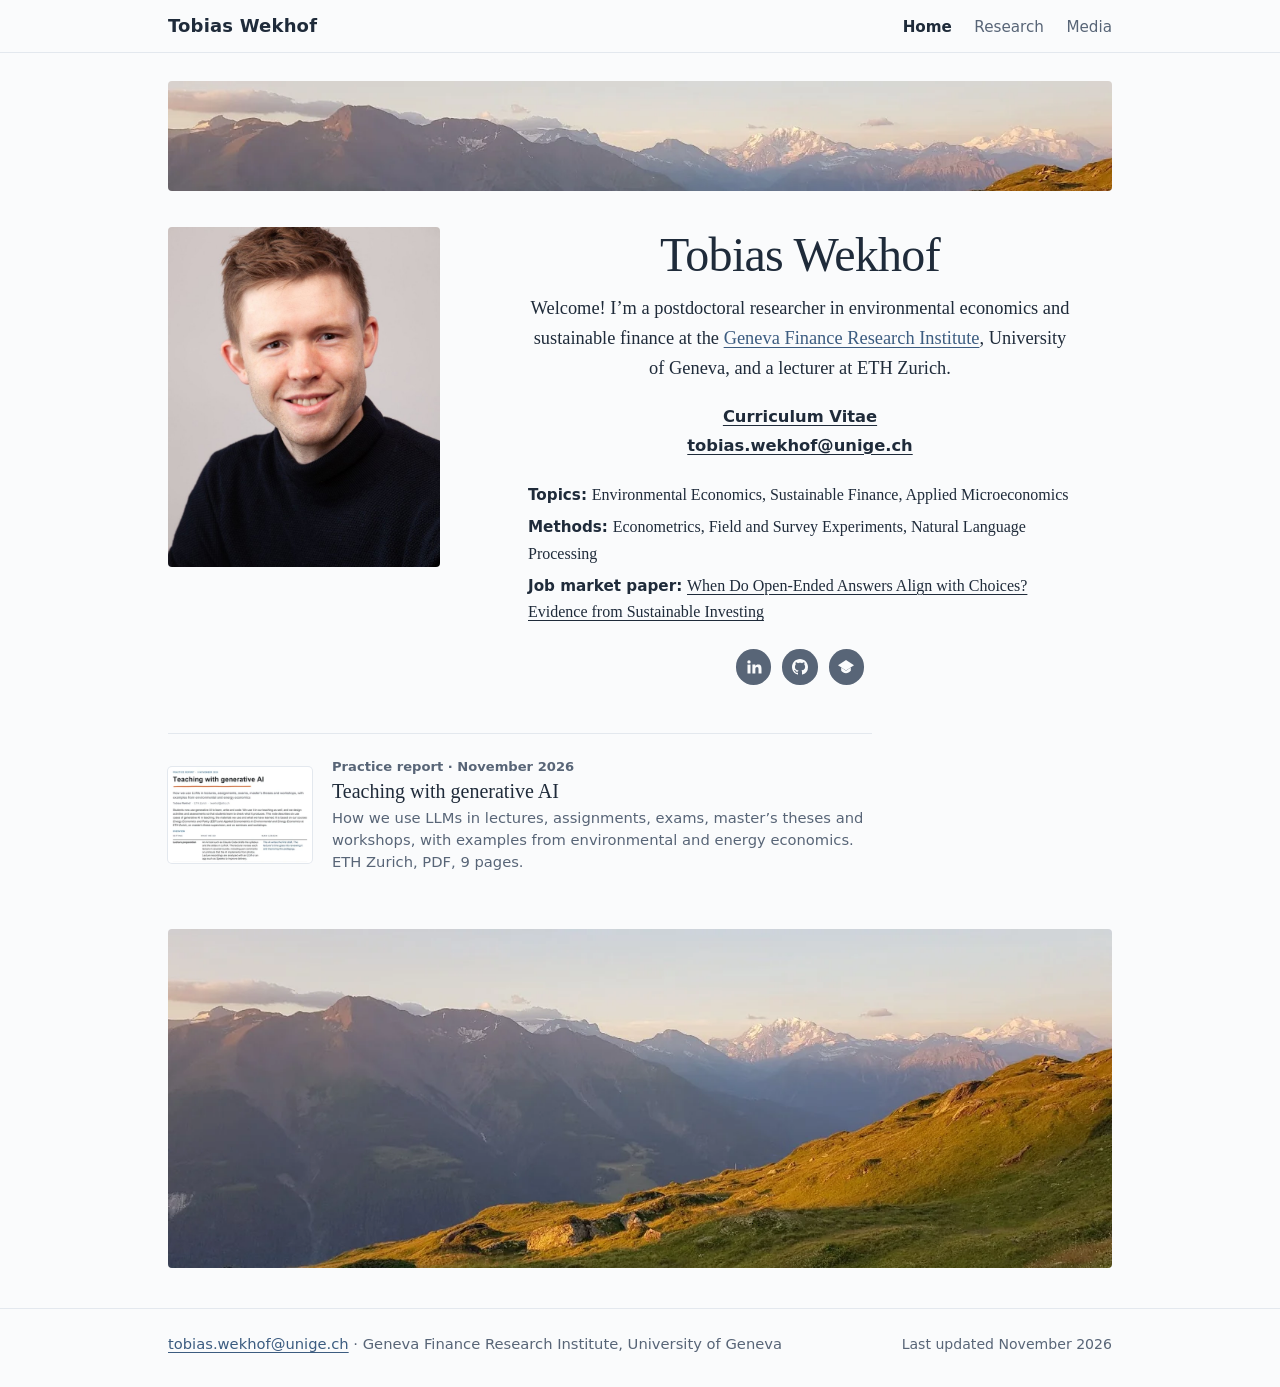
==== index.html @ 19274d6d "Add the new personal website (Home, Research, Media) Plain HTML and CSS served from this branch next" ====
<!doctype html>
<html lang="en">
<head>
  <meta charset="utf-8">
  <meta name="viewport" content="width=device-width, initial-scale=1">
  <title>Tobias Wekhof, economist</title>
  <meta name="description" content="Tobias Wekhof is an economist at the Geneva Finance Research Institute, University of Geneva, working on energy and environmental economics, sustainable finance and financial literacy.">
  <link rel="canonical" href="https://www.tobiaswekhof.com/">
  <meta property="og:type" content="website">
  <meta property="og:title" content="Tobias Wekhof, economist">
  <meta property="og:description" content="Energy and environmental economics, sustainable finance and financial literacy. Postdoctoral researcher at the University of Geneva and lecturer at ETH Zurich.">
  <meta property="og:url" content="https://www.tobiaswekhof.com/">
  <meta property="og:image" content="https://www.tobiaswekhof.com/files/photo.jpg">
  <link rel="icon" href="data:image/svg+xml,%3Csvg xmlns='http://www.w3.org/2000/svg' viewBox='0 0 64 64'%3E%3Crect width='64' height='64' rx='14' fill='%234b6a8c'/%3E%3Cpath d='M6 50 L22 26 L30 36 L40 20 L58 50 Z' fill='%23f3ddd0'/%3E%3C/svg%3E">
  <link rel="stylesheet" href="style.css">
  <script type="application/ld+json">
  {
    "@context": "https://schema.org",
    "@type": "Person",
    "name": "Tobias Wekhof",
    "jobTitle": "Postdoctoral Researcher",
    "affiliation": {"@type": "Organization", "name": "Geneva Finance Research Institute, University of Geneva"},
    "alumniOf": {"@type": "CollegeOrUniversity", "name": "ETH Zurich"},
    "email": "mailto:tobias.wekhof@unige.ch",
    "url": "https://www.tobiaswekhof.com/",
    "image": "https://www.tobiaswekhof.com/files/photo.jpg",
    "sameAs": ["https://scholar.google.com/citations?user=Ic3giwcAAAAJ", "https://github.com/twekhof", "https://www.linkedin.com/in/tobiaswekhof/"]
  }
  </script>
</head>
<body>
  <a class="skip" href="#main">Skip to content</a>

  <header class="nav">
    <div class="wrap nav-inner">
      <a class="brand" href="./">Tobias Wekhof</a>
      <nav aria-label="Main">
        <ul>
          <li><a href="./" aria-current="page">Home</a></li>
          <li><a href="research.html">Research</a></li>
          <li><a href="media.html">Media</a></li>
        </ul>
      </nav>
    </div>
  </header>

  <main id="main">
    <div class="wrap banner">
      <img src="files/panorama.webp" alt="Alpine panorama at sunset" width="1280" height="149">
    </div>

    <section class="welcome wrap" aria-label="About">
      <img class="portrait" src="files/portrait.jpg" alt="Portrait of Tobias Wekhof" width="720" height="900">
      <div class="welcome-text">
        <h1>Tobias Wekhof</h1>
        <p class="hello">Welcome! I’m a postdoctoral researcher in environmental economics and sustainable finance at the <a href="https://www.unige.ch/gfri/">Geneva Finance Research Institute</a>, University of Geneva, and a lecturer at ETH Zurich.</p>
        <p class="key-link"><a href="files/CV_Wekhof.pdf" target="_blank" rel="noopener">Curriculum Vitae</a></p>
        <p class="key-link"><a href="mailto:tobias.wekhof@unige.ch">tobias.wekhof@unige.ch</a></p>
        <dl class="facts">
          <div><dt>Topics</dt><dd>Environmental Economics, Sustainable Finance, Applied Microeconomics</dd></div>
          <div><dt>Methods</dt><dd>Econometrics, Field and Survey Experiments, Natural Language Processing</dd></div>
          <div><dt>Job market paper</dt><dd><a href="files/Wekhof_JMP.pdf" target="_blank" rel="noopener">When Do Open-Ended Answers Align with Choices? Evidence from Sustainable Investing</a></dd></div>
        </dl>
        <ul class="social" aria-label="Profiles">
          <li><a href="https://www.linkedin.com/in/tobiaswekhof/" aria-label="LinkedIn" title="LinkedIn"><svg viewBox="0 0 16 16" aria-hidden="true"><rect x="1.5" y="5.6" width="3" height="8.9"/><circle cx="3" cy="2.9" r="1.7"/><path d="M6.4 5.6h2.9v1.25c.42-.78 1.42-1.45 2.85-1.45 2.97 0 3.35 1.95 3.35 4.4v4.7h-3V10.4c0-1.06-.03-2.38-1.47-2.38-1.47 0-1.68 1.13-1.68 2.3v4.18h-2.95z"/></svg></a></li>
          <li><a href="https://github.com/twekhof" aria-label="GitHub" title="GitHub"><svg viewBox="0 0 16 16" aria-hidden="true"><path d="M8 0C3.58 0 0 3.58 0 8c0 3.54 2.29 6.53 5.47 7.59.4.07.55-.17.55-.38 0-.19-.01-.82-.01-1.49-2.01.37-2.53-.49-2.69-.94-.09-.23-.48-.94-.82-1.13-.28-.15-.68-.52-.01-.53.63-.01 1.08.58 1.23.82.72 1.21 1.87.87 2.33.66.07-.52.28-.87.51-1.07-1.78-.2-3.64-.89-3.64-3.95 0-.87.31-1.59.82-2.15-.08-.2-.36-1.02.08-2.12 0 0 .67-.21 2.2.82.64-.18 1.32-.27 2-.27.68 0 1.36.09 2 .27 1.53-1.04 2.2-.82 2.2-.82.44 1.1.16 1.92.08 2.12.51.56.82 1.27.82 2.15 0 3.07-1.87 3.75-3.65 3.95.29.25.54.73.54 1.48 0 1.07-.01 1.93-.01 2.2 0 .21.15.46.55.38A8.01 8.01 0 0 0 16 8c0-4.42-3.58-8-8-8z"/></svg></a></li>
          <li><a href="https://scholar.google.com/citations?user=Ic3giwcAAAAJ" aria-label="Google Scholar" title="Google Scholar"><svg viewBox="0 0 16 16" aria-hidden="true"><path d="M8 1 0 6.2l8 5.2 8-5.2z"/><path d="M3.2 8.6v3.1C4.5 13.2 6.2 14.2 8 14.2s3.5-1 4.8-2.5V8.6L8 11.7z"/></svg></a></li>
        </ul>
      </div>
    </section>

    <section class="wrap also" aria-label="Also">
      <a class="feature" href="files/Wekhof_Teaching_with_GenAI.pdf" target="_blank" rel="noopener">
        <img src="files/media/teaching-with-genai.webp" alt="" width="360" height="240" loading="lazy">
        <span class="feature-text">
          <span class="feature-label">Practice report · November 2026</span>
          <span class="feature-title">Teaching with generative AI</span>
          <span class="feature-desc">How we use LLMs in lectures, assignments, exams, master’s theses and workshops, with examples from environmental and energy economics. ETH Zurich, PDF, 9 pages.</span>
        </span>
      </a>
    </section>
  </main>

  <div class="wrap scenery">
    <img src="files/mountains.webp" alt="" width="1280" height="460" loading="lazy">
  </div>

  <footer class="footer">
    <div class="wrap footer-inner">
      <p><a href="mailto:tobias.wekhof@unige.ch">tobias.wekhof@unige.ch</a> · Geneva Finance Research Institute, University of Geneva</p>
      <p class="updated">Last updated November 2026</p>
    </div>
  </footer>
</body>
</html>
---- style.css ----
/* Tobias Wekhof: personal academic site.
   "Alpine dusk": colours taken from the banner photo; one colour per research area.
   Fonts are system fonts (Sitka on Windows, Iowan/Charter on Apple), so the page makes no third-party requests. */

:root {
  --ink: #1f2b3a;          /* valley shadow: text */
  --muted: #586577;        /* secondary text */
  --snow: #fafbfc;         /* page background */
  --mist: #e3e8ee;         /* quiet lines */
  --sky: #f6e8df;          /* banner sky: highlight background */
  --link: #3c5c80;         /* ridge slate, darker for text contrast */
  --fin: #a8862a;          /* meadow gold: sustainable finance */
  --energy: #4b6a8c;       /* ridge slate: energy and environment */
  --text-ai: #8e6a8e;      /* alpenglow: AI and text as data */
  --fin-strong: #86691d;     /* darker shades for the filled area labels (white text, contrast above 5:1) */
  --energy-strong: #3d5a7b;
  --text-ai-strong: #7d4f86;

  --serif: "Sitka Text", "Iowan Old Style", Charter, "Bitstream Charter", "Palatino Linotype", Georgia, serif;
  --display: "Sitka Banner", "Sitka Heading", "Iowan Old Style", Charter, "Palatino Linotype", Georgia, serif;   /* very large sizes only */
  --heading: "Sitka Heading", "Iowan Old Style", Charter, "Palatino Linotype", Georgia, serif;                  /* section headings */
  --subhead: "Sitka Subheading", "Iowan Old Style", Charter, "Palatino Linotype", Georgia, serif;               /* 18–24 px titles */
  --sans: "Segoe UI Variable Text", "Segoe UI", system-ui, -apple-system, "Helvetica Neue", Arial, sans-serif;
  color-scheme: light dark;
}

@media (prefers-color-scheme: dark) {
  :root {
    --ink: #e8ecf1;
    --muted: #a7b2bf;
    --snow: #151d27;
    --mist: #2a3542;
    --sky: #2a2730;
    --link: #a9c3de;
    --fin: #d4b45c;
    --energy: #8fb0d3;
    --text-ai: #c49dc4;
  }
}

* { box-sizing: border-box; }
html { scroll-padding-top: 4rem; }
@media (prefers-reduced-motion: no-preference) { html { scroll-behavior: smooth; } }

body {
  margin: 0;
  background: var(--snow);
  color: var(--ink);
  font: 1.125rem/1.65 var(--serif);
  -webkit-font-smoothing: antialiased;
  text-rendering: optimizeLegibility;
}

.wrap { max-width: 62rem; margin: 0 auto; padding: 0 1.5rem; }

a { color: var(--link); text-decoration-thickness: 1px; text-underline-offset: 0.18em; }
a:hover { text-decoration-thickness: 2px; }
:focus-visible { outline: 2px solid var(--link); outline-offset: 3px; border-radius: 3px; }

.skip { position: absolute; left: -999px; top: 0.5rem; background: var(--snow); padding: 0.5rem 0.75rem; z-index: 20; font-family: var(--sans); }
.skip:focus { left: 0.5rem; }

/* Navigation */
.nav {
  position: sticky; top: 0; z-index: 10;
  background: color-mix(in srgb, var(--snow) 90%, transparent);
  backdrop-filter: saturate(1.3) blur(10px);
  border-bottom: 1px solid var(--mist);
  font-family: var(--sans);
}
.nav-inner { display: flex; align-items: center; justify-content: space-between; gap: 1rem; min-height: 3.25rem; }
.brand { color: var(--ink); text-decoration: none; font-weight: 600; letter-spacing: 0.01em; }
.nav ul { display: flex; gap: 1.4rem; margin: 0; padding: 0; list-style: none; }
.nav ul a { color: var(--muted); text-decoration: none; font-size: 0.95rem; }
.nav ul a:hover { color: var(--ink); }
.nav ul a[aria-current="page"] { color: var(--ink); font-weight: 600; }

/* Mountains, as on the old Google Site: the thin panorama strip at the top of every page,
   the larger view of the same valley at the bottom, both within the page width */
.banner { margin-top: 1.75rem; }
.banner img { display: block; width: 100%; height: auto; border-radius: 4px; }
.scenery { margin-top: 3.5rem; }
.scenery img { display: block; width: 100%; height: auto; aspect-ratio: 1280 / 460; border-radius: 4px; background: var(--mist); }

h1 {
  font: 400 clamp(2.6rem, 5.2vw, 4rem)/1.02 var(--display);
  letter-spacing: -0.015em; margin: 0 0 0.6rem;
}

/* Home, as on the old Google Site: the photo on the left, a short centred welcome on the right */
.welcome { display: grid; grid-template-columns: 17rem minmax(0, 1fr); gap: 0 3rem; align-items: start; margin-top: 2.25rem; }
.portrait { display: block; width: 17rem; height: auto; aspect-ratio: 4 / 5; object-fit: cover; border-radius: 4px; background: var(--mist); }
.welcome-text { text-align: center; padding-top: 0.25rem; }
.welcome-text h1 { font-size: clamp(2.2rem, 4vw, 3rem); margin: 0; }
.hello { max-width: 34rem; margin: 0.8rem auto 1.3rem; font-size: 1.15rem; }
.key-link { margin: 0.3rem 0; font: 600 1.02rem/1.5 var(--sans); }
.key-link a { color: var(--ink); }
.key-link a:hover { color: var(--link); }
.facts { max-width: 34rem; margin: 1.5rem auto 0; text-align: left; font-size: 1rem; }
.facts > div { margin: 0.35rem 0; }
.facts dt { display: inline; font: 600 0.95rem/1.5 var(--sans); }
.facts dt::after { content: ":"; }
.facts dd { display: inline; margin: 0 0 0 0.3rem; }
.facts a { color: var(--ink); }
.facts a:hover { color: var(--link); }
.social { display: flex; justify-content: center; gap: 0.7rem; margin: 1.5rem 0 0; padding: 0; list-style: none; }
.social a { display: grid; place-items: center; width: 2.2rem; height: 2.2rem; border-radius: 50%; background: var(--muted); color: var(--snow); }
.social a:hover { background: var(--link); }
.social svg { width: 1rem; height: 1rem; fill: currentColor; }

/* Home, bottom: one quiet pointer to the practice report on teaching with generative AI */
.also { margin-top: 3rem; }
.feature { display: grid; grid-template-columns: 9rem minmax(0, 1fr); gap: 0 1.25rem; align-items: center; max-width: 44rem; padding-top: 1.5rem; border-top: 1px solid var(--mist); color: var(--ink); text-decoration: none; }
.feature img { display: block; width: 9rem; height: auto; aspect-ratio: 3 / 2; object-fit: cover; border-radius: 4px; background: #fff; box-shadow: 0 0 0 1px var(--mist); }
.feature-text { display: block; }
.feature-label { display: block; font: 600 0.82rem/1.4 var(--sans); color: var(--muted); }
.feature-title { display: block; margin: 0.1rem 0 0.2rem; font: 1.25rem/1.3 var(--subhead); }
.feature-desc { display: block; font: 0.92rem/1.5 var(--sans); color: var(--muted); }
.feature:hover .feature-title { color: var(--link); text-decoration: underline; }
.feature:hover img { box-shadow: 0 0 0 2px var(--link); }

/* Subpages */
.page { padding-top: 0; }
.page .page-title { margin-top: 2.25rem; }
.page-title { font: 400 clamp(2.2rem, 4.4vw, 3rem)/1.1 var(--display); letter-spacing: -0.01em; margin: 0 0 1.25rem; }
h2 { font: 400 2.2rem/1.15 var(--heading); margin: 0 0 1.25rem; letter-spacing: -0.01em; }
.list-head { font: 600 1.05rem/1.3 var(--sans); color: var(--ink); margin: 2.25rem 0 0.5rem; }

/* Research areas: each paper carries a small filled label in its area's colour; the legend shows the same labels */
.s-fin { --strand: var(--fin); --strand-strong: var(--fin-strong); }
.s-energy { --strand: var(--energy); --strand-strong: var(--energy-strong); }
.s-text { --strand: var(--text-ai); --strand-strong: var(--text-ai-strong); }

.tag {
  display: inline-block; margin-left: 0.4rem; padding: 0.02rem 0.45rem 0.05rem; border-radius: 999px;
  background: var(--strand-strong, var(--muted)); color: #fff;
  font: 600 0.62rem/1.4 var(--sans); letter-spacing: 0.015em; white-space: nowrap; vertical-align: 0.25em;
}
@media (prefers-color-scheme: dark) { .tag { background: var(--strand, var(--muted)); color: #121a24; } }

.legend { display: flex; flex-wrap: wrap; gap: 0.5rem; margin: 0; padding: 0; list-style: none; }
.legend .tag { margin-left: 0; font-size: 0.7rem; padding: 0.08rem 0.6rem 0.11rem; vertical-align: baseline; }

/* Paper lists: a thin bar in the area's colour */
.entries { list-style: none; margin: 0; padding: 0; }
.entries > li { position: relative; padding: 0.8rem 0; }
.entries .title { font-size: 1.15rem; line-height: 1.35; color: var(--ink); text-decoration: none; }
.entries.media .title { display: block; }
.entries a.title:hover { color: var(--link); text-decoration: underline; }
.entries .meta { display: block; margin-top: 0.15rem; font: 0.92rem/1.5 var(--sans); color: var(--muted); }
.entries .summary { display: block; margin-top: 0.35rem; max-width: 44rem; }
.entries .extra { display: block; margin-top: 0.3rem; font: 0.88rem/1.5 var(--sans); color: var(--muted); }
/* Abstracts stay folded until the visitor opens them */
.abs { margin-top: 0.2rem; }
.abs summary { display: inline-flex; align-items: center; gap: 0.35rem; cursor: pointer; list-style: none; font: 0.88rem/1.5 var(--sans); color: var(--link); }
.abs summary::-webkit-details-marker { display: none; }
.abs summary::before { content: ""; width: 0.4rem; height: 0.4rem; border-right: 1.5px solid currentColor; border-bottom: 1.5px solid currentColor; transform: rotate(-45deg); transition: transform 0.15s ease; }
.abs[open] summary::before { transform: rotate(45deg); }
.abs summary:hover { text-decoration: underline; }
.abs p { margin: 0.4rem 0 0.2rem; max-width: 44rem; font-size: 1rem; }
.abs p.extra { margin-top: 0.3rem; }
.entries.compact > li { padding-top: 0.55rem; padding-bottom: 0.55rem; }
.entries.compact .title { font-size: 1.04rem; }

/* Teaching: dates on the left */
.timeline { margin: 0; }
.timeline > div { display: grid; grid-template-columns: 9.5rem minmax(0, 1fr); gap: 1.5rem; padding: 0.85rem 0; border-top: 1px solid var(--mist); }
.timeline > div:first-child { border-top: 0; }
.timeline dt { font: 0.95rem/1.6 var(--sans); color: var(--muted); padding-top: 0.15rem; }
.timeline dd { margin: 0; max-width: 44rem; }
.timeline strong { display: block; font-weight: 600; }

/* Policy and media: a small picture beside each entry, as on the old site.
   Photos fill the tile; outlet logos sit whole on a white tile. */
.entries.media > li { display: grid; grid-template-columns: 5.5rem minmax(0, 1fr); gap: 0 0.95rem; align-items: start; }
.thumb { display: block; width: 5.5rem; aspect-ratio: 3 / 2; margin-top: 0.2rem; border-radius: 4px; overflow: hidden; background: #fff; box-shadow: 0 0 0 1px var(--mist); }
.thumb img { display: block; width: 100%; height: 100%; object-fit: cover; }
.thumb.logo img { object-fit: contain; padding: 0.2rem; }
.thumb:hover { box-shadow: 0 0 0 2px var(--strand, var(--link)); }

.two-col { display: grid; grid-template-columns: minmax(0, 1fr) minmax(0, 1fr); gap: 2.5rem; }
.two-col .list-head { margin-top: 0; }
.note { font: 0.88rem/1.5 var(--sans); color: var(--muted); margin: 0.75rem 0 0; }

/* Footer */
.footer { margin-top: 2.5rem; border-top: 1px solid var(--mist); }
.footer-inner { display: flex; justify-content: space-between; align-items: baseline; gap: 0.5rem 2rem; flex-wrap: wrap; padding-top: 1.5rem; padding-bottom: 2rem; font: 0.92rem/1.5 var(--sans); color: var(--muted); }
.footer p { margin: 0; }
.updated { font: 0.88rem/1.5 var(--sans); color: var(--muted); }

/* Tablets */
@media (max-width: 860px) {
  .welcome { grid-template-columns: 13rem minmax(0, 1fr); gap: 0 2rem; }
  .portrait { width: 13rem; }
  .two-col { grid-template-columns: minmax(0, 1fr); }
}

/* Phones */
@media (max-width: 600px) {
  body { font-size: 1.05rem; }
  .wrap { padding: 0 1rem; }
  .brand { display: none; }
  .nav ul { width: 100%; justify-content: space-between; gap: 0.5rem; }
  .banner { margin-top: 1rem; }
  .welcome { grid-template-columns: minmax(0, 1fr); gap: 1.25rem; margin-top: 1.5rem; }
  .portrait { width: 12rem; margin: 0 auto; }
  .also { margin-top: 2.25rem; }
  .feature { grid-template-columns: 6.5rem minmax(0, 1fr); gap: 0 0.9rem; }
  .feature img { width: 6.5rem; }
  .page .page-title { margin-top: 1.5rem; }
  .scenery { margin-top: 2.5rem; }
  .timeline > div { grid-template-columns: minmax(0, 1fr); gap: 0.15rem; }
  .entries.media > li { grid-template-columns: 4.5rem minmax(0, 1fr); gap: 0 0.8rem; }
  .thumb { width: 4.5rem; }
  .footer-inner { flex-direction: column; align-items: flex-start; }
}

@media print {
  .nav, .skip, .banner { display: none; }
  body { background: #fff; color: #000; }
}
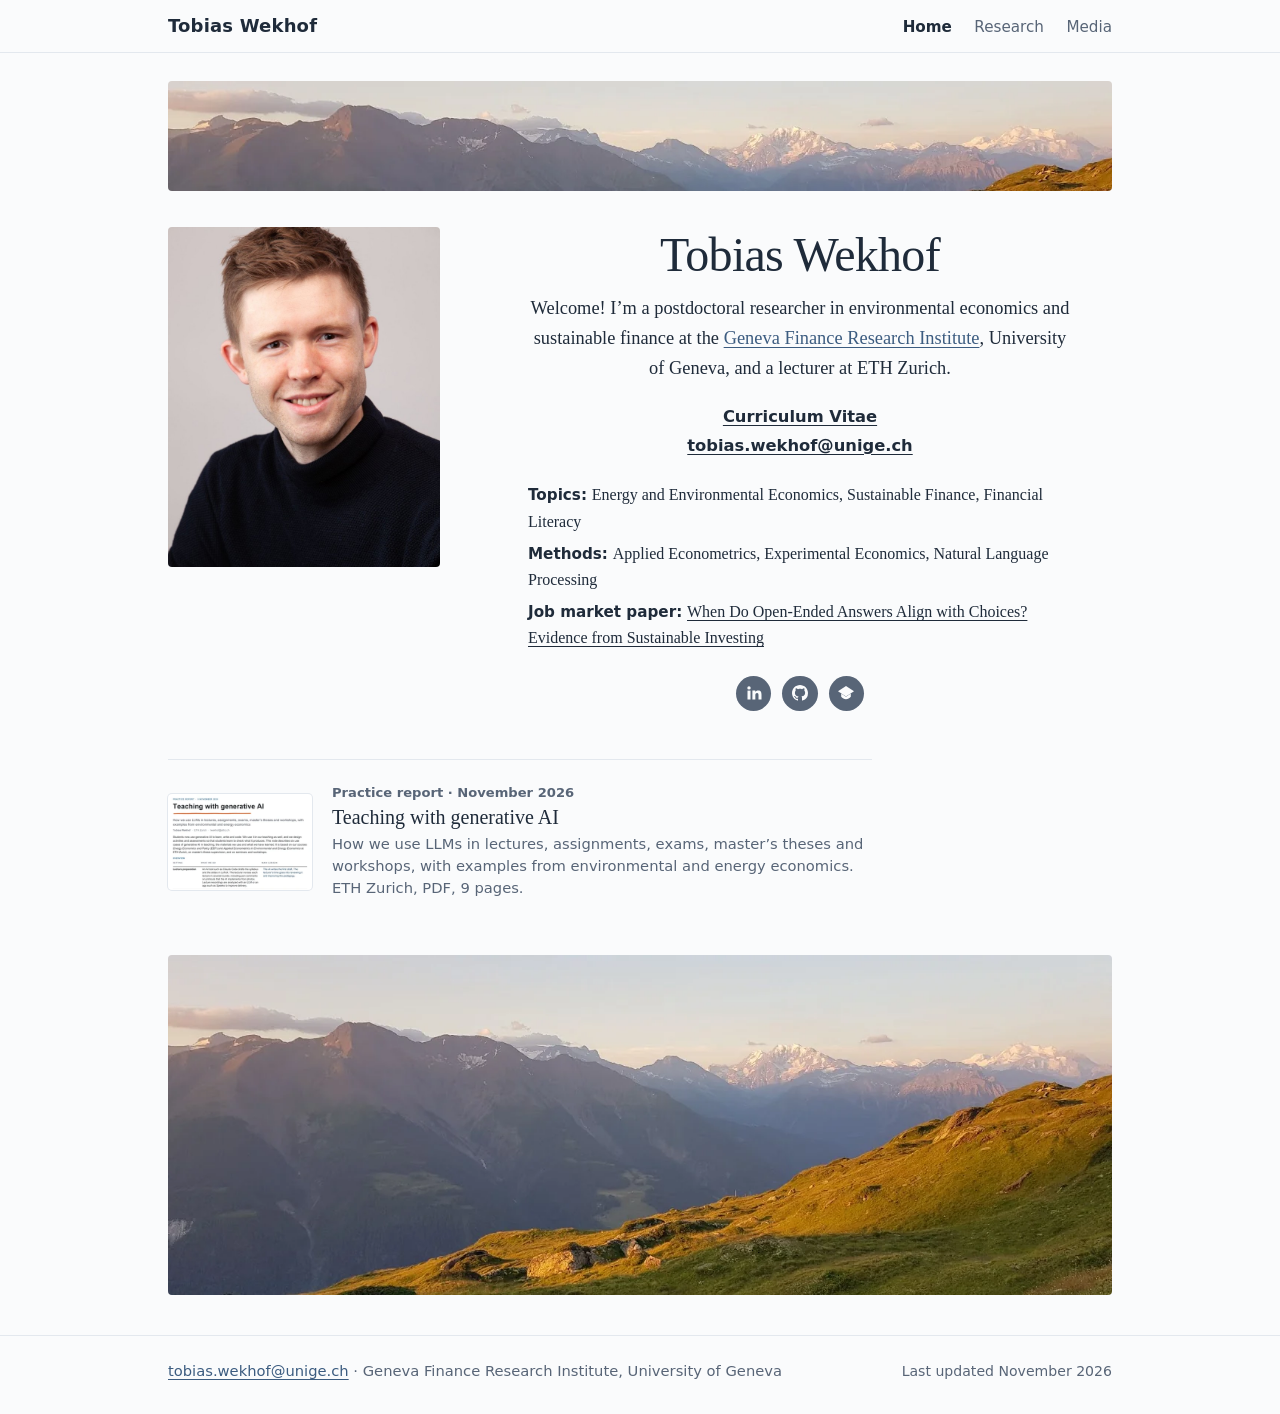
==== commit 7d72fa8e: "Update CV and research details (17 November 2026) New CV, also at the old CV_Wekhof_main_academic.pd" ====
--- a/index.html
+++ b/index.html
@@ -57,8 +57,8 @@
         <p class="key-link"><a href="files/CV_Wekhof.pdf" target="_blank" rel="noopener">Curriculum Vitae</a></p>
         <p class="key-link"><a href="mailto:tobias.wekhof@unige.ch">tobias.wekhof@unige.ch</a></p>
         <dl class="facts">
-          <div><dt>Topics</dt><dd>Environmental Economics, Sustainable Finance, Applied Microeconomics</dd></div>
-          <div><dt>Methods</dt><dd>Econometrics, Field and Survey Experiments, Natural Language Processing</dd></div>
+          <div><dt>Topics</dt><dd>Energy and Environmental Economics, Sustainable Finance, Financial Literacy</dd></div>
+          <div><dt>Methods</dt><dd>Applied Econometrics, Experimental Economics, Natural Language Processing</dd></div>
           <div><dt>Job market paper</dt><dd><a href="files/Wekhof_JMP.pdf" target="_blank" rel="noopener">When Do Open-Ended Answers Align with Choices? Evidence from Sustainable Investing</a></dd></div>
         </dl>
         <ul class="social" aria-label="Profiles">
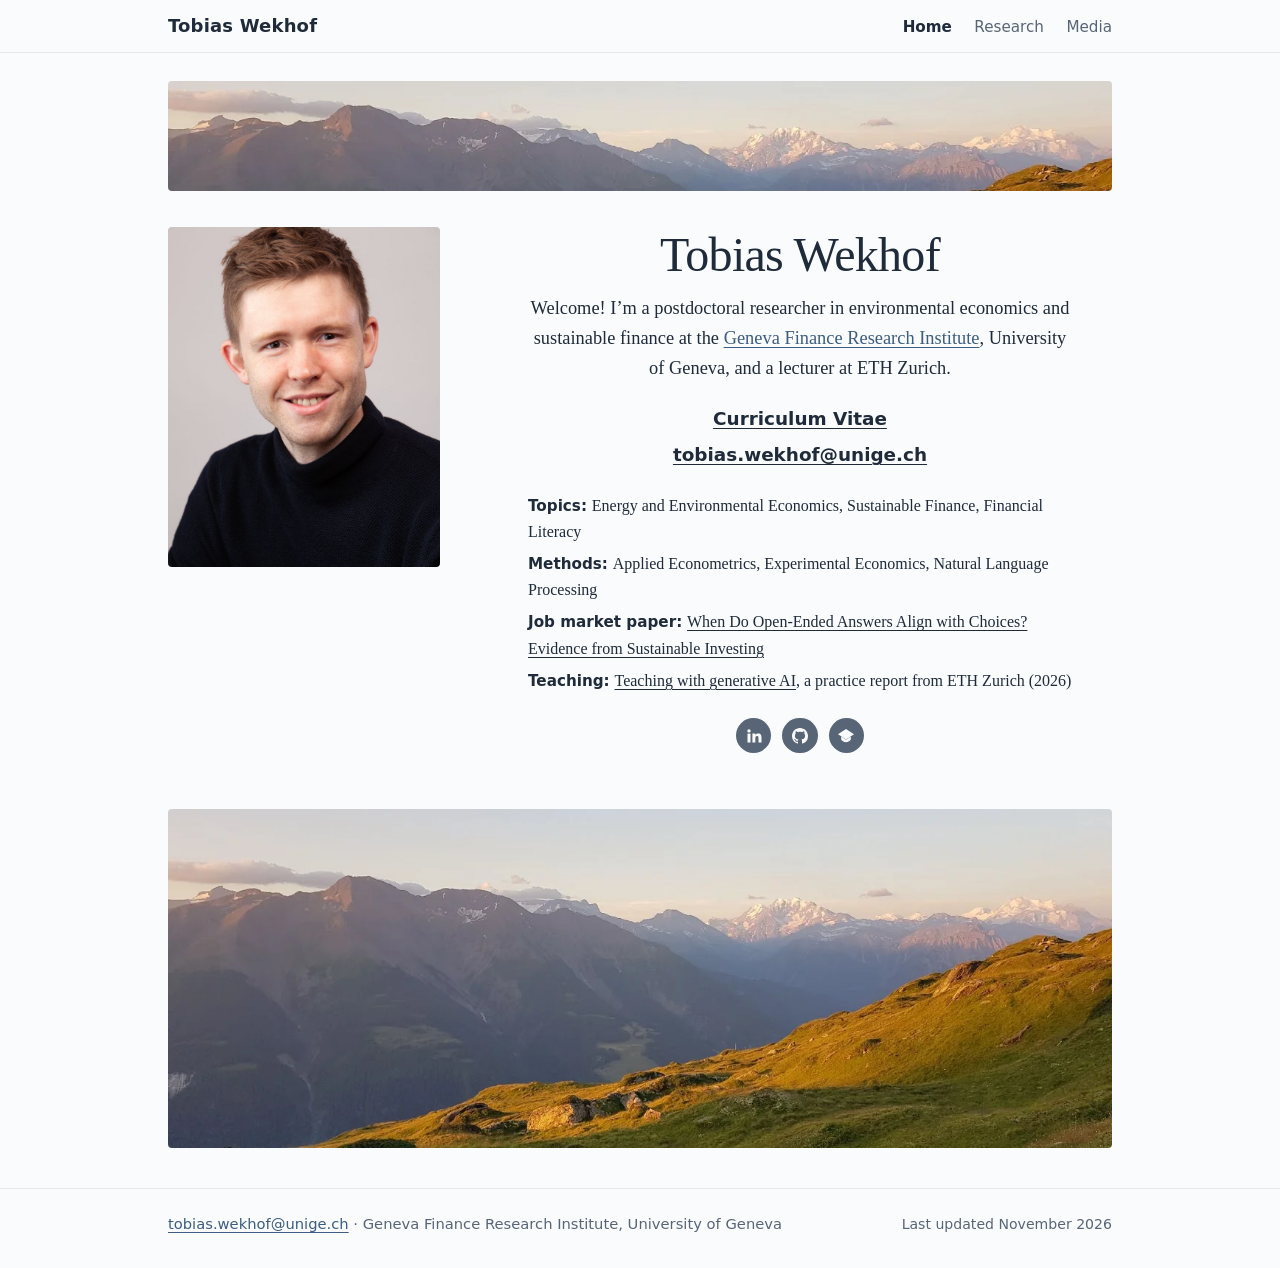
==== commit a0a17f32: "Home page: PhD-hat tab icon, new title, larger CV and email links Graduation-cap tab icon on all pag" ====
--- a/index.html
+++ b/index.html
@@ -3,15 +3,15 @@
 <head>
   <meta charset="utf-8">
   <meta name="viewport" content="width=device-width, initial-scale=1">
-  <title>Tobias Wekhof, economist</title>
+  <title>Tobias Wekhof PhD, economist</title>
   <meta name="description" content="Tobias Wekhof is an economist at the Geneva Finance Research Institute, University of Geneva, working on energy and environmental economics, sustainable finance and financial literacy.">
   <link rel="canonical" href="https://www.tobiaswekhof.com/">
   <meta property="og:type" content="website">
-  <meta property="og:title" content="Tobias Wekhof, economist">
+  <meta property="og:title" content="Tobias Wekhof PhD, economist">
   <meta property="og:description" content="Energy and environmental economics, sustainable finance and financial literacy. Postdoctoral researcher at the University of Geneva and lecturer at ETH Zurich.">
   <meta property="og:url" content="https://www.tobiaswekhof.com/">
   <meta property="og:image" content="https://www.tobiaswekhof.com/files/photo.jpg">
-  <link rel="icon" href="data:image/svg+xml,%3Csvg xmlns='http://www.w3.org/2000/svg' viewBox='0 0 64 64'%3E%3Crect width='64' height='64' rx='14' fill='%234b6a8c'/%3E%3Cpath d='M6 50 L22 26 L30 36 L40 20 L58 50 Z' fill='%23f3ddd0'/%3E%3C/svg%3E">
+  <link rel="icon" href="data:image/svg+xml,%3Csvg xmlns='http://www.w3.org/2000/svg' viewBox='0 0 64 64'%3E%3Crect width='64' height='64' rx='14' fill='%234b6a8c'/%3E%3Cpath d='M32 12 L60 24.5 L32 37 L4 24.5 Z' fill='%23f3ddd0'/%3E%3Cpath d='M15 32.5 L32 40 L49 32.5 V42 C49 49.5 15 49.5 15 42 Z' fill='%23f3ddd0'/%3E%3Cpath d='M52 28 V43' stroke='%23f3ddd0' stroke-width='3' stroke-linecap='round'/%3E%3Ccircle cx='52' cy='45.5' r='3.2' fill='%23f3ddd0'/%3E%3C/svg%3E">
   <link rel="stylesheet" href="style.css">
   <script type="application/ld+json">
   {
@@ -60,6 +60,7 @@
           <div><dt>Topics</dt><dd>Energy and Environmental Economics, Sustainable Finance, Financial Literacy</dd></div>
           <div><dt>Methods</dt><dd>Applied Econometrics, Experimental Economics, Natural Language Processing</dd></div>
           <div><dt>Job market paper</dt><dd><a href="files/Wekhof_JMP.pdf" target="_blank" rel="noopener">When Do Open-Ended Answers Align with Choices? Evidence from Sustainable Investing</a></dd></div>
+          <div><dt>Teaching</dt><dd><a href="files/Wekhof_Teaching_with_GenAI.pdf" target="_blank" rel="noopener">Teaching with generative AI</a>, a practice report from ETH Zurich (2026)</dd></div>
         </dl>
         <ul class="social" aria-label="Profiles">
           <li><a href="https://www.linkedin.com/in/tobiaswekhof/" aria-label="LinkedIn" title="LinkedIn"><svg viewBox="0 0 16 16" aria-hidden="true"><rect x="1.5" y="5.6" width="3" height="8.9"/><circle cx="3" cy="2.9" r="1.7"/><path d="M6.4 5.6h2.9v1.25c.42-.78 1.42-1.45 2.85-1.45 2.97 0 3.35 1.95 3.35 4.4v4.7h-3V10.4c0-1.06-.03-2.38-1.47-2.38-1.47 0-1.68 1.13-1.68 2.3v4.18h-2.95z"/></svg></a></li>
@@ -67,17 +68,6 @@
           <li><a href="https://scholar.google.com/citations?user=Ic3giwcAAAAJ" aria-label="Google Scholar" title="Google Scholar"><svg viewBox="0 0 16 16" aria-hidden="true"><path d="M8 1 0 6.2l8 5.2 8-5.2z"/><path d="M3.2 8.6v3.1C4.5 13.2 6.2 14.2 8 14.2s3.5-1 4.8-2.5V8.6L8 11.7z"/></svg></a></li>
         </ul>
       </div>
-    </section>
-
-    <section class="wrap also" aria-label="Also">
-      <a class="feature" href="files/Wekhof_Teaching_with_GenAI.pdf" target="_blank" rel="noopener">
-        <img src="files/media/teaching-with-genai.webp" alt="" width="360" height="240" loading="lazy">
-        <span class="feature-text">
-          <span class="feature-label">Practice report · November 2026</span>
-          <span class="feature-title">Teaching with generative AI</span>
-          <span class="feature-desc">How we use LLMs in lectures, assignments, exams, master’s theses and workshops, with examples from environmental and energy economics. ETH Zurich, PDF, 9 pages.</span>
-        </span>
-      </a>
     </section>
   </main>
 
--- a/style.css
+++ b/style.css
@@ -93,7 +93,7 @@
 .welcome-text { text-align: center; padding-top: 0.25rem; }
 .welcome-text h1 { font-size: clamp(2.2rem, 4vw, 3rem); margin: 0; }
 .hello { max-width: 34rem; margin: 0.8rem auto 1.3rem; font-size: 1.15rem; }
-.key-link { margin: 0.3rem 0; font: 600 1.02rem/1.5 var(--sans); }
+.key-link { margin: 0.55rem 0; font: 600 1.15rem/1.5 var(--sans); }
 .key-link a { color: var(--ink); }
 .key-link a:hover { color: var(--link); }
 .facts { max-width: 34rem; margin: 1.5rem auto 0; text-align: left; font-size: 1rem; }
@@ -108,16 +108,6 @@
 .social a:hover { background: var(--link); }
 .social svg { width: 1rem; height: 1rem; fill: currentColor; }
 
-/* Home, bottom: one quiet pointer to the practice report on teaching with generative AI */
-.also { margin-top: 3rem; }
-.feature { display: grid; grid-template-columns: 9rem minmax(0, 1fr); gap: 0 1.25rem; align-items: center; max-width: 44rem; padding-top: 1.5rem; border-top: 1px solid var(--mist); color: var(--ink); text-decoration: none; }
-.feature img { display: block; width: 9rem; height: auto; aspect-ratio: 3 / 2; object-fit: cover; border-radius: 4px; background: #fff; box-shadow: 0 0 0 1px var(--mist); }
-.feature-text { display: block; }
-.feature-label { display: block; font: 600 0.82rem/1.4 var(--sans); color: var(--muted); }
-.feature-title { display: block; margin: 0.1rem 0 0.2rem; font: 1.25rem/1.3 var(--subhead); }
-.feature-desc { display: block; font: 0.92rem/1.5 var(--sans); color: var(--muted); }
-.feature:hover .feature-title { color: var(--link); text-decoration: underline; }
-.feature:hover img { box-shadow: 0 0 0 2px var(--link); }
 
 /* Subpages */
 .page { padding-top: 0; }
@@ -204,9 +194,6 @@
   .banner { margin-top: 1rem; }
   .welcome { grid-template-columns: minmax(0, 1fr); gap: 1.25rem; margin-top: 1.5rem; }
   .portrait { width: 12rem; margin: 0 auto; }
-  .also { margin-top: 2.25rem; }
-  .feature { grid-template-columns: 6.5rem minmax(0, 1fr); gap: 0 0.9rem; }
-  .feature img { width: 6.5rem; }
   .page .page-title { margin-top: 1.5rem; }
   .scenery { margin-top: 2.5rem; }
   .timeline > div { grid-template-columns: minmax(0, 1fr); gap: 0.15rem; }
